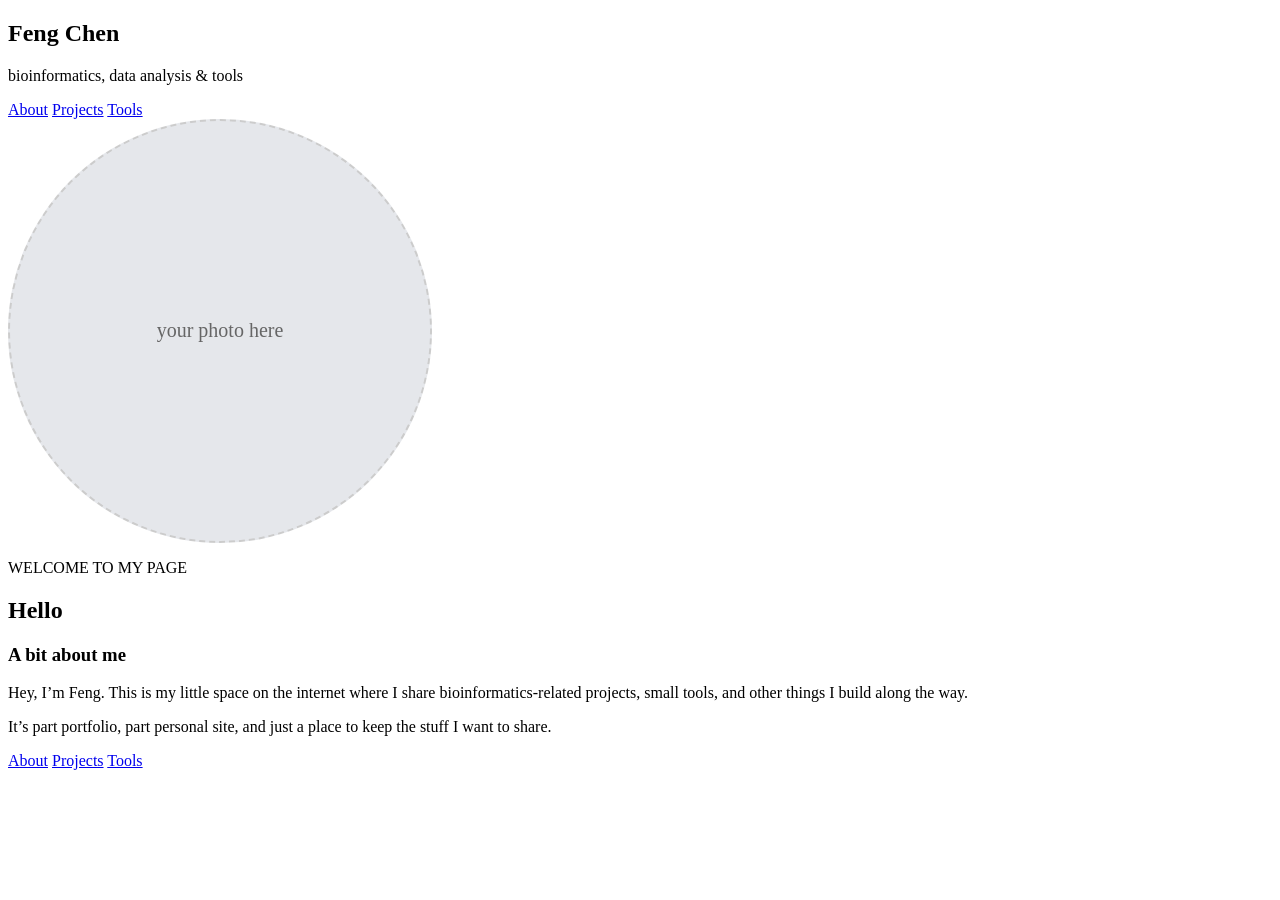
==== index.html @ 125b3994 "Refactor index.html for better semantics and readability Updated HTML structure and improved text cl" ====
<!DOCTYPE html>
<html lang="en">
<head>
  <meta charset="UTF-8" />
  <meta name="viewport" content="width=device-width, initial-scale=1.0" />
  <title>Feng Chen</title>
  <link rel="stylesheet" href="style.css" />
</head>
<body>
  <header class="topbar">
    <div class="brand">
      <h2>Feng Chen</h2>
      <span class="dot"></span>
      <p>bioinformatics, data analysis & tools</p>
    </div>

    <nav class="nav">
      <a href="about.html">About</a>
      <a href="projects.html">Projects</a>
      <a href="tools.html">Tools</a>
    </nav>
  </header>

  <main class="hero">
    <section class="hero-image">
      <!-- Replace this box later with your real image -->
      <div class="photo-placeholder">
        <span>your photo here</span>
      </div>

      <!-- Later, replace the div above with this:
      <img src="images/profile.jpg" alt="Photo of Feng Chen" />
      -->
    </section>

    <section class="hero-text">
      <p class="eyebrow">WELCOME TO MY PAGE</p>
      <h1>Hello</h1>
      <h3>A bit about me</h3>

      <p>
        Hey, I’m Feng. This is my little space on the internet where I share
        bioinformatics-related projects, small tools, and other things I build
        along the way.
      </p>

      <p>
        It’s part portfolio, part personal site, and just a place to keep the
        stuff I want to share.
      </p>

      <div class="circle-links">
        <a href="about.html" class="circle about">About</a>
        <a href="projects.html" class="circle projects">Projects</a>
        <a href="tools.html" class="circle tools">Tools</a>
      </div>
    </section>
  </main>
</body>
</html>
---- style.css ----
.photo-placeholder {
  width: 420px;
  height: 420px;
  border-radius: 50%;
  background-color: #e5e7eb;
  display: flex;
  align-items: center;
  justify-content: center;
  font-size: 20px;
  color: #666;
  border: 2px dashed #ccc;
}
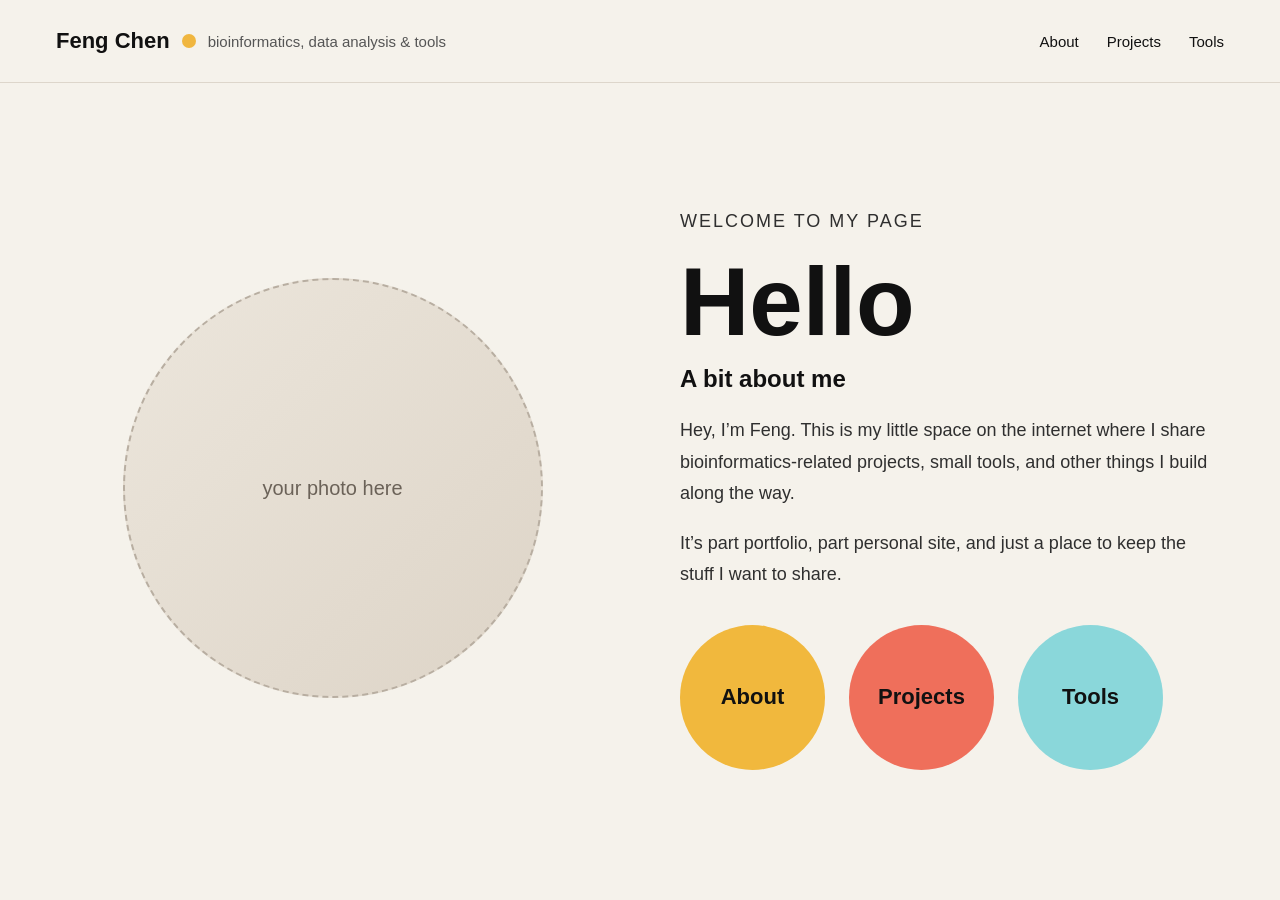
==== commit 32bfd653: "Refactor index.html structure and content" ====
--- a/index.html
+++ b/index.html
@@ -7,54 +7,51 @@
   <link rel="stylesheet" href="style.css" />
 </head>
 <body>
-  <header class="topbar">
-    <div class="brand">
-      <h2>Feng Chen</h2>
-      <span class="dot"></span>
-      <p>bioinformatics, data analysis & tools</p>
-    </div>
-
-    <nav class="nav">
-      <a href="about.html">About</a>
-      <a href="projects.html">Projects</a>
-      <a href="tools.html">Tools</a>
-    </nav>
-  </header>
-
-  <main class="hero">
-    <section class="hero-image">
-      <!-- Replace this box later with your real image -->
-      <div class="photo-placeholder">
-        <span>your photo here</span>
+  <div class="page-overlay">
+    <header class="topbar">
+      <div class="brand">
+        <h2>Feng Chen</h2>
+        <span class="dot"></span>
+        <p>bioinformatics, data analysis & tools</p>
       </div>
 
-      <!-- Later, replace the div above with this:
-      <img src="images/profile.jpg" alt="Photo of Feng Chen" />
-      -->
-    </section>
+      <nav class="nav">
+        <a href="about.html">About</a>
+        <a href="projects.html">Projects</a>
+        <a href="tools.html">Tools</a>
+      </nav>
+    </header>
 
-    <section class="hero-text">
-      <p class="eyebrow">WELCOME TO MY PAGE</p>
-      <h1>Hello</h1>
-      <h3>A bit about me</h3>
+    <main class="hero">
+      <section class="hero-image">
+        <div class="photo-placeholder">
+          <span>your photo here</span>
+        </div>
+      </section>
 
-      <p>
-        Hey, I’m Feng. This is my little space on the internet where I share
-        bioinformatics-related projects, small tools, and other things I build
-        along the way.
-      </p>
+      <section class="hero-text">
+        <p class="eyebrow">WELCOME TO MY PAGE</p>
+        <h1>Hello</h1>
+        <h3>A bit about me</h3>
 
-      <p>
-        It’s part portfolio, part personal site, and just a place to keep the
-        stuff I want to share.
-      </p>
+        <p>
+          Hey, I’m Feng. This is my little space on the internet where I share
+          bioinformatics-related projects, small tools, and other things I build
+          along the way.
+        </p>
 
-      <div class="circle-links">
-        <a href="about.html" class="circle about">About</a>
-        <a href="projects.html" class="circle projects">Projects</a>
-        <a href="tools.html" class="circle tools">Tools</a>
-      </div>
-    </section>
-  </main>
+        <p>
+          It’s part portfolio, part personal site, and just a place to keep the
+          stuff I want to share.
+        </p>
+
+        <div class="circle-links">
+          <a href="about.html" class="circle about">About</a>
+          <a href="projects.html" class="circle projects">Projects</a>
+          <a href="tools.html" class="circle tools">Tools</a>
+        </div>
+      </section>
+    </main>
+  </div>
 </body>
 </html>
--- a/style.css
+++ b/style.css
@@ -1,12 +1,242 @@
+* {
+  box-sizing: border-box;
+}
+
+body {
+  margin: 0;
+  font-family: Arial, Helvetica, sans-serif;
+  background-color: #f5f2eb;
+  color: #111111;
+}
+
+/* Top bar */
+.topbar {
+  width: 100%;
+  padding: 28px 56px;
+  display: flex;
+  justify-content: space-between;
+  align-items: center;
+  border-bottom: 1px solid #ddd6cb;
+  background-color: #f5f2eb;
+}
+
+.brand {
+  display: flex;
+  align-items: center;
+  gap: 12px;
+  flex-wrap: wrap;
+}
+
+.brand h2 {
+  margin: 0;
+  font-size: 22px;
+  font-weight: 700;
+}
+
+.brand p {
+  margin: 0;
+  color: #555;
+  font-size: 15px;
+}
+
+.dot {
+  width: 14px;
+  height: 14px;
+  border-radius: 50%;
+  background-color: #f0b63f;
+  display: inline-block;
+}
+
+.nav {
+  display: flex;
+  gap: 28px;
+}
+
+.nav a {
+  text-decoration: none;
+  color: #111;
+  font-size: 15px;
+}
+
+.nav a:hover {
+  text-decoration: underline;
+}
+
+/* Hero section */
+.hero {
+  max-width: 1250px;
+  margin: 0 auto;
+  min-height: calc(100vh - 90px);
+  display: flex;
+  align-items: center;
+  justify-content: center;
+  gap: 80px;
+  padding: 60px 50px;
+}
+
+.hero-image,
+.hero-text {
+  flex: 1;
+}
+
+.hero-image {
+  display: flex;
+  justify-content: center;
+  align-items: center;
+}
+
+/* Placeholder for now */
 .photo-placeholder {
   width: 420px;
   height: 420px;
   border-radius: 50%;
-  background-color: #e5e7eb;
-  display: flex;
-  align-items: center;
-  justify-content: center;
+  background: linear-gradient(135deg, #ece6dc, #ddd4c7);
+  border: 2px dashed #b8aea1;
+  display: flex;
+  align-items: center;
+  justify-content: center;
+  color: #6b6258;
   font-size: 20px;
-  color: #666;
-  border: 2px dashed #ccc;
-}
+  text-transform: lowercase;
+}
+
+/* Use this later for real image
+.hero-image img {
+  width: 420px;
+  height: 420px;
+  object-fit: cover;
+  border-radius: 50%;
+  display: block;
+}
+*/
+
+.eyebrow {
+  margin: 0 0 16px 0;
+  font-size: 12px;
+  letter-spacing: 2px;
+  color: #7a746d;
+}
+
+.hero-text h1 {
+  margin: 0;
+  font-size: 96px;
+  line-height: 0.95;
+  font-weight: 700;
+}
+
+.hero-text h3 {
+  margin: 18px 0 22px 0;
+  font-size: 24px;
+  font-weight: 600;
+}
+
+.hero-text p {
+  max-width: 540px;
+  font-size: 18px;
+  line-height: 1.75;
+  color: #2f2f2f;
+  margin-bottom: 18px;
+}
+
+.circle-links {
+  display: flex;
+  gap: 24px;
+  margin-top: 34px;
+  flex-wrap: wrap;
+}
+
+.circle {
+  width: 145px;
+  height: 145px;
+  border-radius: 50%;
+  text-decoration: none;
+  color: #111;
+  display: flex;
+  align-items: center;
+  justify-content: center;
+  text-align: center;
+  padding: 18px;
+  font-size: 22px;
+  font-weight: 700;
+  transition: transform 0.2s ease;
+}
+
+.circle:hover {
+  transform: translateY(-4px);
+}
+
+.about {
+  background-color: #f1b83d;
+}
+
+.projects {
+  background-color: #ef6f5b;
+}
+
+.tools {
+  background-color: #8ad7da;
+}
+
+/* Responsive */
+@media (max-width: 1000px) {
+  .hero {
+    flex-direction: column;
+    text-align: center;
+    gap: 42px;
+  }
+
+  .hero-text p {
+    margin-left: auto;
+    margin-right: auto;
+  }
+
+  .circle-links {
+    justify-content: center;
+  }
+
+  .hero-text h1 {
+    font-size: 72px;
+  }
+}
+
+@media (max-width: 700px) {
+  .topbar {
+    padding: 22px 24px;
+    flex-direction: column;
+    gap: 14px;
+  }
+
+  .nav {
+    gap: 18px;
+    flex-wrap: wrap;
+    justify-content: center;
+  }
+
+  .hero {
+    padding: 36px 22px 48px;
+  }
+
+  .photo-placeholder {
+    width: 280px;
+    height: 280px;
+    font-size: 16px;
+  }
+
+  .hero-text h1 {
+    font-size: 56px;
+  }
+
+  .hero-text h3 {
+    font-size: 20px;
+  }
+
+  .hero-text p {
+    font-size: 16px;
+  }
+
+  .circle {
+    width: 115px;
+    height: 115px;
+    font-size: 18px;
+  }
+}
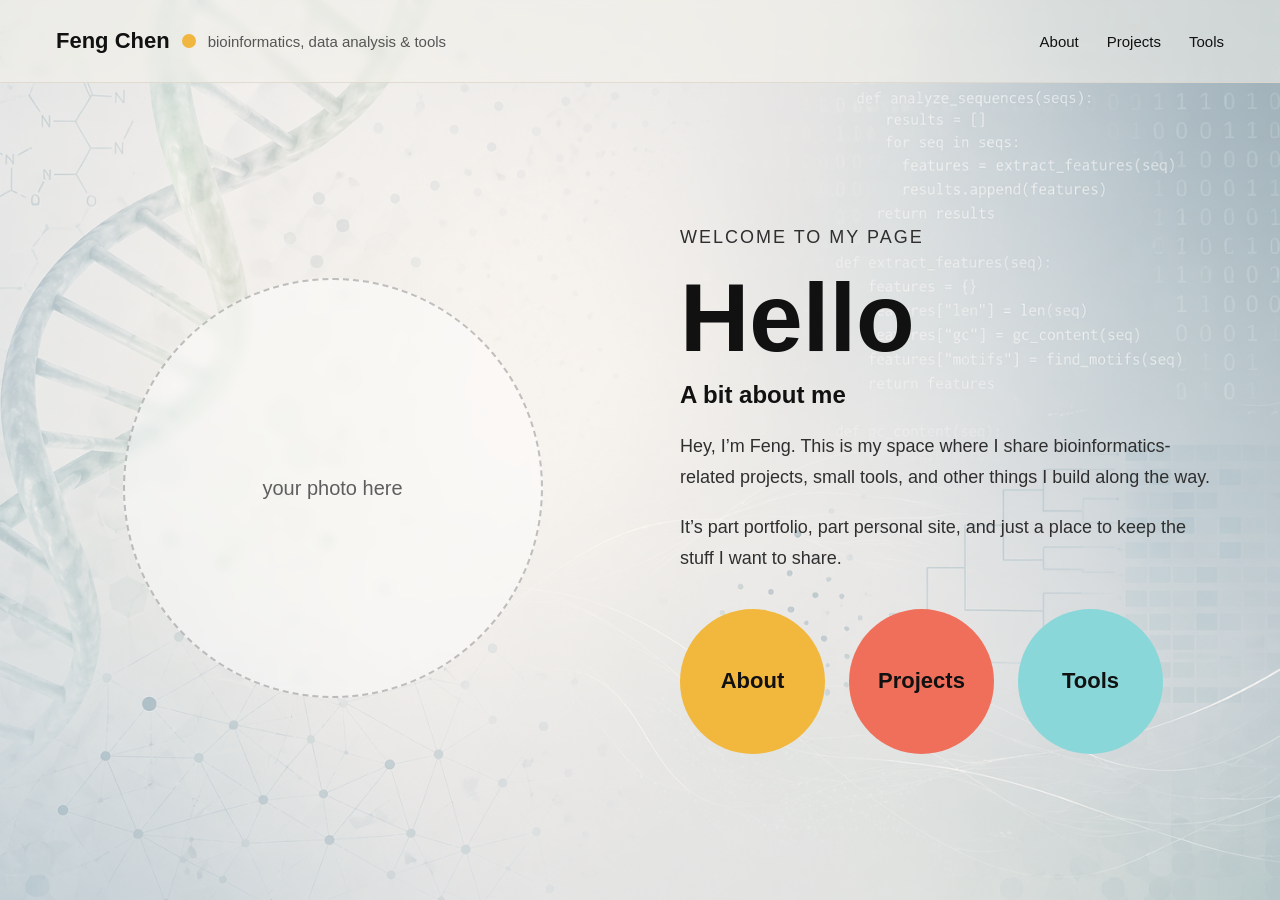
==== commit 81eb539f: "Simplify introduction text in index.html" ====
--- a/index.html
+++ b/index.html
@@ -35,9 +35,8 @@
         <h3>A bit about me</h3>
 
         <p>
-          Hey, I’m Feng. This is my little space on the internet where I share
-          bioinformatics-related projects, small tools, and other things I build
-          along the way.
+          Hey, I’m Feng. This is my space where I share bioinformatics-related 
+          projects, small tools, and other things I build along the way.
         </p>
 
         <p>
--- a/style.css
+++ b/style.css
@@ -5,8 +5,19 @@
 body {
   margin: 0;
   font-family: Arial, Helvetica, sans-serif;
-  background-color: #f5f2eb;
   color: #111111;
+  background-image: url("images/bio-cs-background.png");
+  background-size: cover;
+  background-position: center;
+  background-repeat: no-repeat;
+  background-attachment: fixed;
+  min-height: 100vh;
+}
+
+/* soft layer so text is easier to read */
+.page-overlay {
+  min-height: 100vh;
+  background: rgba(245, 242, 235, 0.50);
 }
 
 /* Top bar */
@@ -16,8 +27,9 @@
   display: flex;
   justify-content: space-between;
   align-items: center;
-  border-bottom: 1px solid #ddd6cb;
-  background-color: #f5f2eb;
+  border-bottom: 1px solid rgba(221, 214, 203, 0.8);
+  background-color: rgba(245, 242, 235, 0.55);
+  backdrop-filter: blur(4px);
 }
 
 .brand {
@@ -85,22 +97,23 @@
   align-items: center;
 }
 
-/* Placeholder for now */
 .photo-placeholder {
   width: 420px;
   height: 420px;
   border-radius: 50%;
-  background: linear-gradient(135deg, #ece6dc, #ddd4c7);
-  border: 2px dashed #b8aea1;
-  display: flex;
-  align-items: center;
-  justify-content: center;
-  color: #6b6258;
+  background: rgba(255, 255, 255, 0.45);
+  border: 2px dashed rgba(120, 120, 120, 0.45);
+  backdrop-filter: blur(6px);
+  display: flex;
+  align-items: center;
+  justify-content: center;
+  color: #5e5e5e;
   font-size: 20px;
   text-transform: lowercase;
 }
 
-/* Use this later for real image
+/* use this later when you add your real photo */
+/*
 .hero-image img {
   width: 420px;
   height: 420px;
@@ -114,7 +127,7 @@
   margin: 0 0 16px 0;
   font-size: 12px;
   letter-spacing: 2px;
-  color: #7a746d;
+  color: #6f6a64;
 }
 
 .hero-text h1 {
@@ -158,11 +171,12 @@
   padding: 18px;
   font-size: 22px;
   font-weight: 700;
-  transition: transform 0.2s ease;
+  transition: transform 0.2s ease, box-shadow 0.2s ease;
 }
 
 .circle:hover {
   transform: translateY(-4px);
+  box-shadow: 0 10px 22px rgba(0, 0, 0, 0.12);
 }
 
 .about {
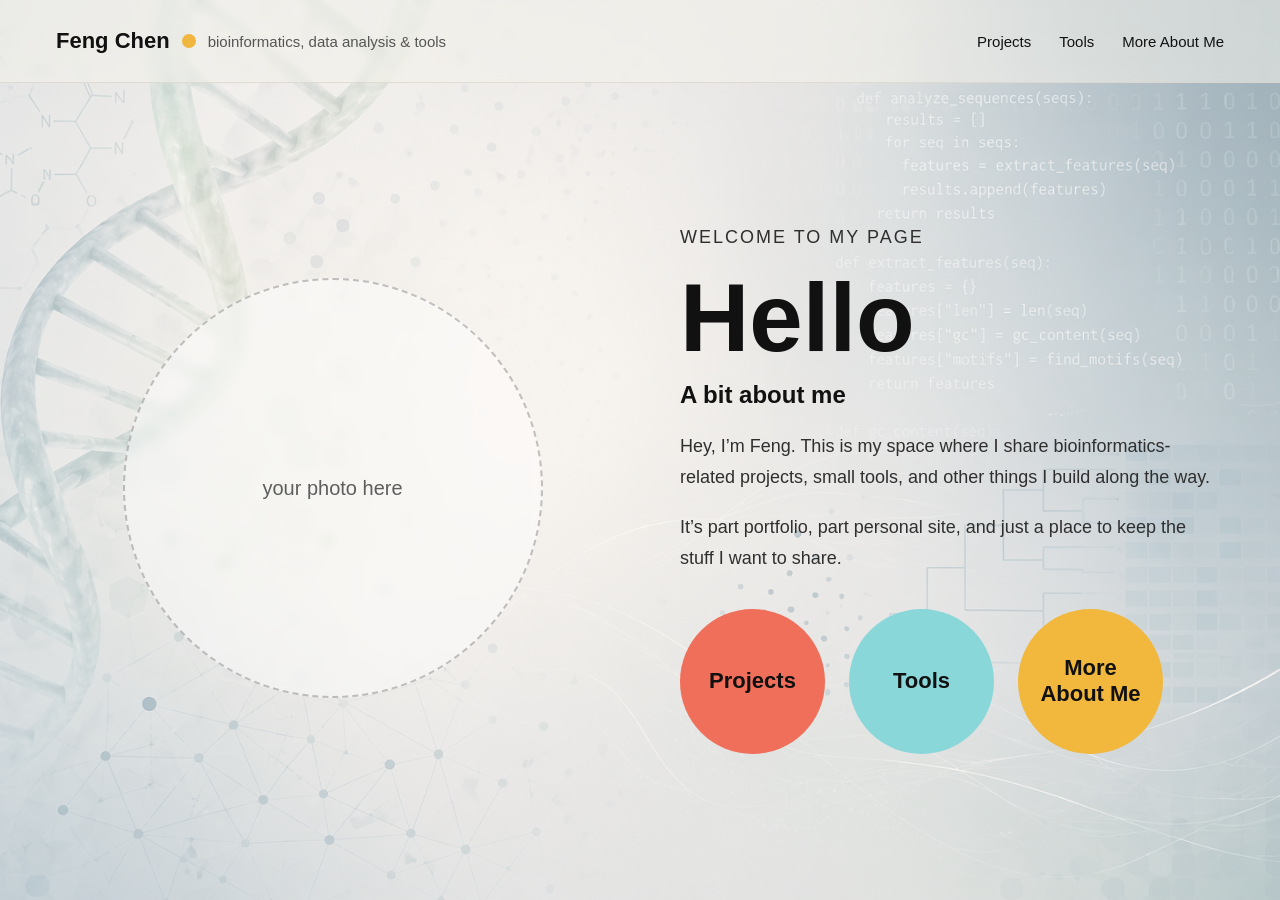
==== commit 7495a887: "Update About link to 'More About Me'" ====
--- a/index.html
+++ b/index.html
@@ -16,9 +16,9 @@
       </div>
 
       <nav class="nav">
-        <a href="about.html">About</a>
         <a href="projects.html">Projects</a>
         <a href="tools.html">Tools</a>
+        <a href="about.html">More About Me</a>
       </nav>
     </header>
 
@@ -45,9 +45,9 @@
         </p>
 
         <div class="circle-links">
-          <a href="about.html" class="circle about">About</a>
           <a href="projects.html" class="circle projects">Projects</a>
           <a href="tools.html" class="circle tools">Tools</a>
+          <a href="about.html" class="circle about">More About Me</a>
         </div>
       </section>
     </main>
--- a/style.css
+++ b/style.css
@@ -254,3 +254,43 @@
     font-size: 18px;
   }
 }
+
+.subpage {
+  max-width: 1000px;
+  margin: 0 auto;
+  min-height: calc(100vh - 90px);
+  display: flex;
+  align-items: center;
+  padding: 60px 40px;
+}
+
+.subpage-content {
+  max-width: 700px;
+}
+
+.subpage-content h1 {
+  font-size: 72px;
+  margin: 0 0 20px 0;
+  line-height: 1;
+}
+
+.subpage-content p {
+  font-size: 20px;
+  line-height: 1.8;
+  color: #2f2f2f;
+  margin-bottom: 20px;
+}
+
+@media (max-width: 700px) {
+  .subpage {
+    padding: 36px 22px 48px;
+  }
+
+  .subpage-content h1 {
+    font-size: 48px;
+  }
+
+  .subpage-content p {
+    font-size: 17px;
+  }
+}
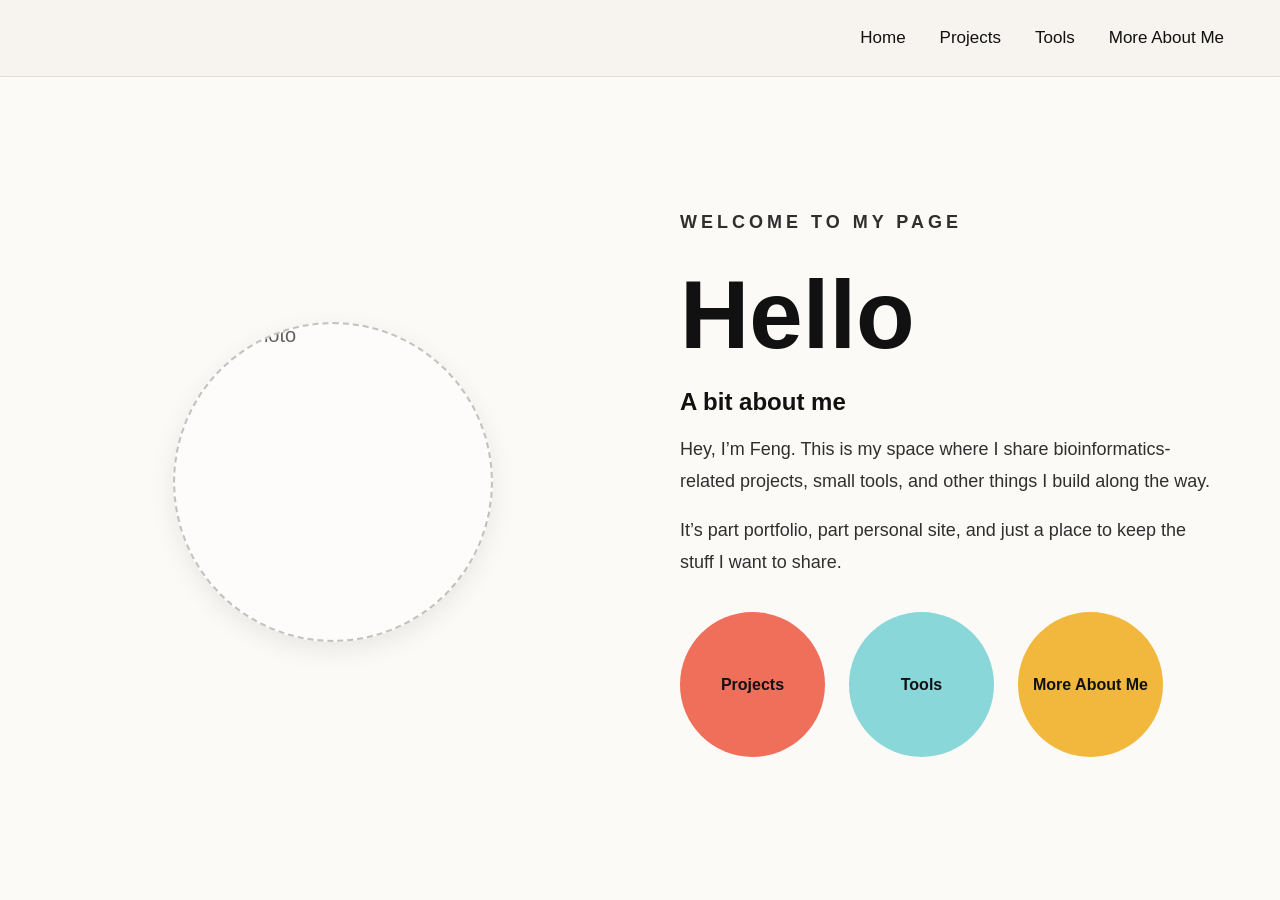
==== commit e533d854: "Add files via upload" ====
--- a/index.html
+++ b/index.html
@@ -1,56 +1,51 @@
-<!DOCTYPE html>
-<html lang="en">
-<head>
-  <meta charset="UTF-8" />
-  <meta name="viewport" content="width=device-width, initial-scale=1.0" />
-  <title>Feng Chen</title>
-  <link rel="stylesheet" href="style.css" />
-</head>
-<body>
-  <div class="page-overlay">
-    <header class="topbar">
-      <div class="brand">
-        <h2>Feng Chen</h2>
-        <span class="dot"></span>
-        <p>bioinformatics, data analysis & tools</p>
-      </div>
-
-      <nav class="nav">
-        <a href="projects.html">Projects</a>
-        <a href="tools.html">Tools</a>
-        <a href="about.html">More About Me</a>
-      </nav>
-    </header>
-
-    <main class="hero">
-      <section class="hero-image">
-        <div class="photo-placeholder">
-          <span>your photo here</span>
-        </div>
-      </section>
-
-      <section class="hero-text">
-        <p class="eyebrow">WELCOME TO MY PAGE</p>
-        <h1>Hello</h1>
-        <h3>A bit about me</h3>
-
-        <p>
-          Hey, I’m Feng. This is my space where I share bioinformatics-related 
-          projects, small tools, and other things I build along the way.
-        </p>
-
-        <p>
-          It’s part portfolio, part personal site, and just a place to keep the
-          stuff I want to share.
-        </p>
-
-        <div class="circle-links">
-          <a href="projects.html" class="circle projects">Projects</a>
-          <a href="tools.html" class="circle tools">Tools</a>
-          <a href="about.html" class="circle about">More About Me</a>
-        </div>
-      </section>
-    </main>
-  </div>
-</body>
-</html>
+<!DOCTYPE html>
+<html lang="en">
+<head>
+  <meta charset="UTF-8" />
+  <meta name="viewport" content="width=device-width, initial-scale=1.0" />
+  <title>Feng Chen</title>
+  <link rel="stylesheet" href="style.css" />
+</head>
+<body>
+  <div class="page-overlay">
+    <header class="topbar">
+      <nav class="nav">
+        <a href="index.html">Home</a>
+        <a href="projects.html">Projects</a>
+        <a href="tools.html">Tools</a>
+        <a href="about.html">More About Me</a>
+      </nav>
+    </header>
+
+    <main class="hero">
+      <section class="hero-image">
+        <div class="photo-placeholder">
+          <img src="images/Head.png" alt="Head Photo" />
+        </div>
+      </section>
+
+      <section class="hero-text">
+        <p class="eyebrow">WELCOME TO MY PAGE</p>
+        <h1>Hello</h1>
+        <h3>A bit about me</h3>
+
+        <p>
+          Hey, I’m Feng. This is my space where I share bioinformatics-related 
+          projects, small tools, and other things I build along the way.
+        </p>
+
+        <p>
+          It’s part portfolio, part personal site, and just a place to keep the
+          stuff I want to share.
+        </p>
+
+        <div class="circle-links">
+          <a href="projects.html" class="circle projects">Projects</a>
+          <a href="tools.html" class="circle tools">Tools</a>
+          <a href="about.html" class="circle about">More About Me</a>
+        </div>
+      </section>
+    </main>
+  </div>
+</body>
+</html>
--- a/style.css
+++ b/style.css
@@ -1,296 +1,965 @@
-* {
-  box-sizing: border-box;
-}
-
-body {
-  margin: 0;
-  font-family: Arial, Helvetica, sans-serif;
-  color: #111111;
-  background-image: url("images/bio-cs-background.png");
-  background-size: cover;
-  background-position: center;
-  background-repeat: no-repeat;
-  background-attachment: fixed;
-  min-height: 100vh;
-}
-
-/* soft layer so text is easier to read */
-.page-overlay {
-  min-height: 100vh;
-  background: rgba(245, 242, 235, 0.50);
-}
-
-/* Top bar */
-.topbar {
-  width: 100%;
-  padding: 28px 56px;
-  display: flex;
-  justify-content: space-between;
-  align-items: center;
-  border-bottom: 1px solid rgba(221, 214, 203, 0.8);
-  background-color: rgba(245, 242, 235, 0.55);
-  backdrop-filter: blur(4px);
-}
-
-.brand {
-  display: flex;
-  align-items: center;
-  gap: 12px;
-  flex-wrap: wrap;
-}
-
-.brand h2 {
-  margin: 0;
-  font-size: 22px;
-  font-weight: 700;
-}
-
-.brand p {
-  margin: 0;
-  color: #555;
-  font-size: 15px;
-}
-
-.dot {
-  width: 14px;
-  height: 14px;
-  border-radius: 50%;
-  background-color: #f0b63f;
-  display: inline-block;
-}
-
-.nav {
-  display: flex;
-  gap: 28px;
-}
-
-.nav a {
-  text-decoration: none;
-  color: #111;
-  font-size: 15px;
-}
-
-.nav a:hover {
-  text-decoration: underline;
-}
-
-/* Hero section */
-.hero {
-  max-width: 1250px;
-  margin: 0 auto;
-  min-height: calc(100vh - 90px);
-  display: flex;
-  align-items: center;
-  justify-content: center;
-  gap: 80px;
-  padding: 60px 50px;
-}
-
-.hero-image,
-.hero-text {
-  flex: 1;
-}
-
-.hero-image {
-  display: flex;
-  justify-content: center;
-  align-items: center;
-}
-
-.photo-placeholder {
-  width: 420px;
-  height: 420px;
-  border-radius: 50%;
-  background: rgba(255, 255, 255, 0.45);
-  border: 2px dashed rgba(120, 120, 120, 0.45);
-  backdrop-filter: blur(6px);
-  display: flex;
-  align-items: center;
-  justify-content: center;
-  color: #5e5e5e;
-  font-size: 20px;
-  text-transform: lowercase;
-}
-
-/* use this later when you add your real photo */
-/*
-.hero-image img {
-  width: 420px;
-  height: 420px;
-  object-fit: cover;
-  border-radius: 50%;
-  display: block;
-}
-*/
-
-.eyebrow {
-  margin: 0 0 16px 0;
-  font-size: 12px;
-  letter-spacing: 2px;
-  color: #6f6a64;
-}
-
-.hero-text h1 {
-  margin: 0;
-  font-size: 96px;
-  line-height: 0.95;
-  font-weight: 700;
-}
-
-.hero-text h3 {
-  margin: 18px 0 22px 0;
-  font-size: 24px;
-  font-weight: 600;
-}
-
-.hero-text p {
-  max-width: 540px;
-  font-size: 18px;
-  line-height: 1.75;
-  color: #2f2f2f;
-  margin-bottom: 18px;
-}
-
-.circle-links {
-  display: flex;
-  gap: 24px;
-  margin-top: 34px;
-  flex-wrap: wrap;
-}
-
-.circle {
-  width: 145px;
-  height: 145px;
-  border-radius: 50%;
-  text-decoration: none;
-  color: #111;
-  display: flex;
-  align-items: center;
-  justify-content: center;
-  text-align: center;
-  padding: 18px;
-  font-size: 22px;
-  font-weight: 700;
-  transition: transform 0.2s ease, box-shadow 0.2s ease;
-}
-
-.circle:hover {
-  transform: translateY(-4px);
-  box-shadow: 0 10px 22px rgba(0, 0, 0, 0.12);
-}
-
-.about {
-  background-color: #f1b83d;
-}
-
-.projects {
-  background-color: #ef6f5b;
-}
-
-.tools {
-  background-color: #8ad7da;
-}
-
-/* Responsive */
-@media (max-width: 1000px) {
-  .hero {
-    flex-direction: column;
-    text-align: center;
-    gap: 42px;
-  }
-
-  .hero-text p {
-    margin-left: auto;
-    margin-right: auto;
-  }
-
-  .circle-links {
-    justify-content: center;
-  }
-
-  .hero-text h1 {
-    font-size: 72px;
-  }
-}
-
-@media (max-width: 700px) {
-  .topbar {
-    padding: 22px 24px;
-    flex-direction: column;
-    gap: 14px;
-  }
-
-  .nav {
-    gap: 18px;
-    flex-wrap: wrap;
-    justify-content: center;
-  }
-
-  .hero {
-    padding: 36px 22px 48px;
-  }
-
-  .photo-placeholder {
-    width: 280px;
-    height: 280px;
-    font-size: 16px;
-  }
-
-  .hero-text h1 {
-    font-size: 56px;
-  }
-
-  .hero-text h3 {
-    font-size: 20px;
-  }
-
-  .hero-text p {
-    font-size: 16px;
-  }
-
-  .circle {
-    width: 115px;
-    height: 115px;
-    font-size: 18px;
-  }
-}
-
-.subpage {
-  max-width: 1000px;
-  margin: 0 auto;
-  min-height: calc(100vh - 90px);
-  display: flex;
-  align-items: center;
-  padding: 60px 40px;
-}
-
-.subpage-content {
-  max-width: 700px;
-}
-
-.subpage-content h1 {
-  font-size: 72px;
-  margin: 0 0 20px 0;
-  line-height: 1;
-}
-
-.subpage-content p {
-  font-size: 20px;
-  line-height: 1.8;
-  color: #2f2f2f;
-  margin-bottom: 20px;
-}
-
-@media (max-width: 700px) {
-  .subpage {
-    padding: 36px 22px 48px;
-  }
-
-  .subpage-content h1 {
-    font-size: 48px;
-  }
-
-  .subpage-content p {
-    font-size: 17px;
-  }
-}
+* {
+  box-sizing: border-box;
+}
+
+body {
+  margin: 0;
+  font-family: Arial, Helvetica, sans-serif;
+  color: #111111;
+  background-image: url("images/bio-cs-background.png");
+  background-size: cover;
+  background-position: center;
+  background-repeat: no-repeat;
+  background-attachment: fixed;
+  min-height: 100vh;
+}
+
+.page-overlay {
+  min-height: 100vh;
+  background: rgba(245, 242, 235, 0.42);
+}
+
+/* Top bar */
+.topbar {
+  width: 100%;
+  padding: 28px 56px;
+  display: flex;
+  justify-content: flex-end;
+  align-items: center;
+  border-bottom: 1px solid rgba(221, 214, 203, 0.75);
+  background-color: rgba(245, 242, 235, 0.65);
+  backdrop-filter: blur(5px);
+}
+
+.brand {
+  display: flex;
+  align-items: center;
+  gap: 12px;
+  flex-wrap: wrap;
+}
+
+.brand h2 {
+  margin: 0;
+  font-size: 24px;
+  font-weight: 700;
+}
+
+.brand p {
+  margin: 0;
+  color: #555;
+  font-size: 16px;
+}
+
+.dot {
+  width: 14px;
+  height: 14px;
+  border-radius: 50%;
+  background-color: #f0b63f;
+}
+
+.nav {
+  display: flex;
+  gap: 34px;
+}
+
+.nav a {
+  text-decoration: none;
+  color: #111;
+  font-size: 17px;
+}
+
+.nav a:hover {
+  text-decoration: underline;
+}
+
+/* Home page */
+.hero {
+  max-width: 1250px;
+  margin: 0 auto;
+  min-height: calc(100vh - 90px);
+  display: flex;
+  align-items: center;
+  justify-content: center;
+  gap: 80px;
+  padding: 60px 50px;
+}
+
+.hero-image,
+.hero-text {
+  flex: 1;
+}
+
+.hero-image {
+  display: flex;
+  justify-content: center;
+  align-items: center;
+}
+
+.photo-placeholder {
+  width: 420px;
+  height: 420px;
+  border-radius: 50%;
+  background: rgba(255, 255, 255, 0.45);
+  border: 2px dashed rgba(120, 120, 120, 0.45);
+  backdrop-filter: blur(6px);
+  display: flex;
+  align-items: center;
+  justify-content: center;
+  color: #5e5e5e;
+  font-size: 20px;
+}
+
+.eyebrow {
+  font-size: 17px;
+  letter-spacing: 4px;
+  color: #6f6a64;
+  margin: 0 0 22px 0;
+  font-weight: 700;
+}
+
+.hero-text h1 {
+  font-size: 96px;
+  margin: 0;
+}
+
+.hero-text h3 {
+  font-size: 24px;
+  margin: 18px 0;
+}
+
+.hero-text p {
+  max-width: 540px;
+  font-size: 18px;
+  line-height: 1.75;
+  color: #2f2f2f;
+}
+
+/* Home circles */
+.circle-links {
+  display: flex;
+  gap: 24px;
+  margin-top: 34px;
+}
+
+.circle {
+  width: 145px;
+  height: 145px;
+  border-radius: 50%;
+  display: flex;
+  align-items: center;
+  justify-content: center;
+  font-weight: bold;
+  text-decoration: none;
+  color: #111;
+  transition: 0.2s;
+}
+
+.circle:hover {
+  transform: translateY(-4px);
+}
+
+.about { background: #f1b83d; }
+.projects { background: #ef6f5b; }
+.tools { background: #8ad7da; }
+
+.about-layout {
+  max-width: 1350px;
+  margin: 0 auto;
+  min-height: calc(100vh - 90px);
+  display: grid;
+  grid-template-columns: 1.45fr 0.85fr;
+  gap: 28px;
+  align-items: center;
+  padding: 45px 70px 90px;
+}
+
+.about-card {
+  background: rgba(255, 255, 255, 0.68);
+  border-radius: 18px;
+  backdrop-filter: blur(8px);
+  box-shadow: 0 14px 35px rgba(0, 0, 0, 0.06);
+}
+
+.about-text {
+  padding: 32px 42px;
+}
+
+.about-text h1 {
+  font-size: 54px;
+  line-height: 1;
+  margin: 0 0 28px 0;
+  font-weight: 800;
+}
+
+.about-text p {
+  font-size: 18px;
+  line-height: 1.6;
+  color: #111;
+  margin: 0 0 24px 0;
+}
+
+.side-panel {
+  padding: 28px 32px;
+}
+
+.panel-section {
+  padding-bottom: 22px;
+  margin-bottom: 22px;
+  border-bottom: 1px solid rgba(0, 0, 0, 0.13);
+}
+
+.panel-section:last-child {
+  border-bottom: none;
+  margin-bottom: 0;
+  padding-bottom: 0;
+}
+
+.panel-section h2 {
+  font-size: 26px;
+  margin: 0 0 16px 0;
+}
+
+.skill-line {
+  font-size: 17px;
+  line-height: 1.5;
+  margin: 0 0 8px 0;
+}
+
+.skill-line span {
+  color: #4f7fa4;
+  margin: 0 8px;
+}
+
+.panel-section ul {
+  margin: 0;
+  padding-left: 22px;
+}
+
+.panel-section li {
+  font-size: 16px;
+  line-height: 1.55;
+  margin-bottom: 10px;
+}
+
+.panel-section p {
+  font-size: 16px;
+  line-height: 1.5;
+  margin: 0 0 10px 0;
+}
+
+.panel-section strong {
+  color: #315f9e;
+}
+
+.social-icons a {
+    width: 48px;
+    height: 48px;
+    font-size: 36px;
+    color:#212121;
+  }
+.social-icons {
+  bottom: 5%;
+  left: 5%;
+  display: flex;
+  gap: 24px;
+}
+.tools-page {
+  max-width: 1200px;
+  margin: 0 auto;
+  padding: 60px 40px 120px;
+}
+
+.tools-intro h1 {
+  font-size: 56px;
+  margin: 0 0 18px 0;
+}
+
+.tools-intro p {
+  font-size: 18px;
+  line-height: 1.6;
+}
+
+.tool-grid {
+  display: grid;
+  grid-template-columns: repeat(3, 1fr);
+  gap: 26px;
+  margin-top: 40px;
+}
+
+.tool-card {
+  border: none;
+  text-align: left;
+  padding: 28px;
+  border-radius: 18px;
+  background: rgba(255, 255, 255, 0.68);
+  backdrop-filter: blur(8px);
+  box-shadow: 0 14px 35px rgba(0, 0, 0, 0.06);
+  cursor: pointer;
+  transition: 0.2s;
+  
+}
+
+.tool-card:hover {
+  transform: translateY(-5px);
+}
+
+.tool-card h2 {
+  margin: 0 0 12px 0;
+  font-size: 26px;
+}
+
+.tool-card p {
+  font-size: 16px;
+  line-height: 1.5;
+}
+
+.tool-card.disabled {
+  opacity: 0.6;
+  cursor: not-allowed;
+}
+
+.tool-card.disabled:hover {
+  transform: none;
+}
+.input-group {
+  display: flex;
+  align-items: center;
+  gap: 5px;
+}
+.modal {
+  display: none;
+  position: fixed;
+  inset: 0;
+  background: rgba(0, 0, 0, 0.35);
+  justify-content: center;
+  align-items: center;
+  z-index: 2000;
+}
+
+.modal-content {
+  width: min(700px, 90%);
+  max-height: 85vh;
+  overflow-y: auto;
+  background: rgba(255, 255, 255, 0.92);
+  border-radius: 20px;
+  padding: 34px;
+  position: relative;
+  box-shadow: 0 20px 45px rgba(0, 0, 0, 0.18);
+}
+
+.close-btn {
+  position: absolute;
+  top: 18px;
+  right: 22px;
+  border: none;
+  background: none;
+  font-size: 34px;
+  cursor: pointer;
+  color: #555;
+}
+
+.tool-panel h2 {
+  font-size: 34px;
+  margin: 0 0 12px 0;
+}
+
+.tool-note {
+  font-size: 16px;
+  color: #444;
+  line-height: 1.5;
+}
+
+.tool-panel label {
+  display: block;
+  margin-top: 18px;
+  margin-bottom: 8px;
+  font-weight: bold;
+}
+
+.tool-panel textarea,
+.tool-panel input {
+  width: 100%;
+  padding: 12px;
+  border: 1px solid #bbb;
+  border-radius: 10px;
+  font-size: 16px;
+  font-family: Arial, Helvetica, sans-serif;
+}
+
+.tool-panel textarea {
+  min-height: 140px;
+  resize: vertical;
+}
+
+.run-btn {
+  margin-top: 22px;
+  padding: 12px 20px;
+  border: none;
+  border-radius: 999px;
+  background: #8ad7da;
+  color: #111;
+  font-weight: bold;
+  cursor: pointer;
+}
+
+.run-btn:hover {
+  background: #72c8cb;
+}
+
+.result-box {
+  margin-top: 22px;
+  padding: 18px;
+  border-radius: 14px;
+  background: rgba(245, 245, 245, 0.9);
+  font-size: 16px;
+  line-height: 1.5;
+}
+
+@media (max-width: 900px) {
+  .tool-grid {
+    grid-template-columns: 1fr;
+  }
+
+  .tools-intro h1 {
+    font-size: 42px;
+  }
+}
+
+/* ===================== */
+/* PROJECT PAGE */
+/* ===================== */
+
+.projects-page {
+  max-width: 1200px;
+  margin: 0 auto;
+  padding: 60px 40px 120px;
+}
+
+/* Hero section */
+.projects-intro h1 {
+  font-size: 56px;
+  margin: 0 0 18px 0;
+}
+
+.projects p {
+  font-size: 18px;
+  line-height: 1.6;
+}
+
+/* Grid layout */
+.projects-grid {
+  display: grid;
+  grid-template-columns: repeat(3, 1fr);
+  gap: 26px;
+  margin-top: 40px;
+}
+
+
+
+/* Project card */
+.project-card {
+  border-radius: 18px;
+  overflow: hidden;
+  background: rgba(255, 255, 255, 0.68);
+  backdrop-filter: blur(8px);
+  box-shadow: 0 14px 35px rgba(0, 0, 0, 0.06);
+  transition: 0.2s;
+}
+
+.project-card:hover {
+  transform: translateY(-6px);
+}
+
+/* Image */
+.project-card img {
+  width: 100%;
+  height: 180px;
+  object-fit: cover;
+}
+
+/* Content */
+.project-content {
+  padding: 22px;
+}
+
+.project-content h2 {
+  font-size: 22px;
+  margin-bottom: 12px;
+}
+
+/* Tags */
+.tags {
+  display: flex;
+  flex-wrap: wrap;
+  gap: 6px;
+  margin-bottom: 12px;
+}
+
+.tags span {
+  font-size: 12px;
+  padding: 4px 10px;
+  border-radius: 999px;
+  background: #e7f4f5;
+  color: #3c6f73;
+}
+
+/* Bullet list */
+.project-content ul {
+  padding-left: 18px;
+  font-size: 15px;
+  line-height: 1.5;
+}
+
+.project-content li {
+  margin-bottom: 8px;
+}
+
+/* Buttons */
+.project-links {
+  margin-top: 16px;
+  display: flex;
+  gap: 10px;
+}
+
+.project-links a {
+  text-decoration: none;
+  padding: 8px 14px;
+  border-radius: 999px;
+  font-size: 13px;
+  font-weight: bold;
+  border: 1px solid #ccc;
+  color: #111;
+}
+
+.project-links a:hover {
+  background: #eee;
+}
+
+/* Responsive */
+@media (max-width: 900px) {
+  .projects-grid {
+    grid-template-columns: 1fr;
+  }
+}
+/* ===================== */
+/* PROJECT DETAIL PAGE */
+/* ===================== */
+
+.project-detail-page {
+  max-width: 1100px;
+  margin: 0 auto;
+  padding: 60px 40px 120px;
+}
+
+.project-detail-hero {
+  margin-bottom: 40px;
+}
+
+.project-detail-hero h1 {
+  font-size: 56px;
+  line-height: 1.1;
+  margin: 0 0 18px 0;
+}
+
+.project-subtitle {
+  max-width: 850px;
+  font-size: 20px;
+  line-height: 1.6;
+  color: #333;
+}
+
+.project-section {
+  margin-top: 34px;
+  padding: 30px;
+  border-radius: 18px;
+  background: rgba(255, 255, 255, 0.68);
+  backdrop-filter: blur(8px);
+  box-shadow: 0 14px 35px rgba(0, 0, 0, 0.06);
+}
+
+.project-section h2 {
+  font-size: 30px;
+  margin: 0 0 18px 0;
+}
+
+.project-section p {
+  font-size: 17px;
+  line-height: 1.7;
+  color: #222;
+}
+
+.project-bullets {
+  padding-left: 22px;
+  font-size: 16px;
+  line-height: 1.65;
+}
+
+.project-bullets li {
+  margin-bottom: 10px;
+}
+
+.placeholder-box {
+  min-height: 220px;
+  border: 2px dashed rgba(0, 0, 0, 0.25);
+  border-radius: 16px;
+  background: rgba(255, 255, 255, 0.45);
+  display: flex;
+  flex-direction: column;
+  align-items: center;
+  justify-content: center;
+  text-align: center;
+  padding: 24px;
+}
+
+.placeholder-note {
+  max-width: 650px;
+  font-size: 15px !important;
+  color: #555 !important;
+  margin-top: 8px;
+}
+
+.results-grid {
+  display: grid;
+  grid-template-columns: repeat(2, 1fr);
+  gap: 24px;
+}
+
+.tech-tags {
+  display: flex;
+  flex-wrap: wrap;
+  gap: 10px;
+}
+
+.tech-tags span {
+  font-size: 14px;
+  font-weight: bold;
+  padding: 8px 14px;
+  border-radius: 999px;
+  background: #e7f4f5;
+  color: #3c6f73;
+}
+
+@media (max-width: 800px) {
+  .project-detail-hero h1 {
+    font-size: 40px;
+  }
+
+  .results-grid {
+    grid-template-columns: 1fr;
+  }
+}
+.tech-tags span a {
+  text-decoration: none;   /* remove underline */
+  color: inherit;          /* use same color as parent */
+}
+.tech-tags span a:hover {
+  text-decoration: none;
+}
+
+.workflow-image {
+  display: flex;
+  justify-content: center;   /* horizontal center */
+  align-items: center;
+}
+
+.workflow-image img {
+  max-width: 100%;
+  height: auto;
+}
+
+.output-structure-box {
+  background: rgba(255,255,255,0.55);
+  border-radius: 16px;
+  padding: 24px;
+  box-shadow: 0 8px 20px rgba(0,0,0,0.06);
+}
+
+.tree-preview {
+  background: rgba(255,255,255,0.75);
+  border-radius: 12px;
+  padding: 18px;
+  overflow-x: auto;
+  font-size: 14px;
+  line-height: 1.5;
+  margin-bottom: 18px;
+}
+
+.multiqc-grid {
+  display: grid;
+  grid-template-columns: repeat(auto-fit, minmax(320px, 1fr));
+  gap: 28px;
+}
+
+.multiqc-item img {
+  width: 100%;
+  height: auto;
+  border-radius: 12px;
+  display: block;
+}
+
+.multiqc-item {
+  background: rgba(255,255,255,0.55);
+  border-radius: 16px;
+  padding: 24px;
+  box-shadow: 0 8px 20px rgba(0,0,0,0.06);
+}
+
+.featurecount-preview,
+.narrowpeak-preview {
+  background: rgba(255,255,255,0.55);
+  border-radius: 16px;
+  padding: 24px;
+  overflow: hidden;
+  box-shadow: 0 8px 20px rgba(0,0,0,0.06);
+}
+
+.fc-preview,
+.np-preview {
+  background: rgba(255,255,255,0.75);
+  border-radius: 12px;
+  padding: 16px;
+
+  overflow-x: auto;
+  max-width: 100%;
+
+  font-size: 14px;
+  line-height: 1.5;
+}
+
+.multiqc-item p {
+  margin-bottom: 10px;
+}
+
+.multiqc-item img {
+  width: 100%;
+  border-radius: 12px;
+  display: block;
+  margin: 0 0 16px 0;
+}
+
+/* ===================== */
+/* ATAC/RNA PROJECT PAGE */
+/* ===================== */
+
+.hero-analysis-image {
+  margin-top: 34px;
+  border-radius: 18px;
+  overflow: hidden;
+  background: rgba(255,255,255,0.65);
+  box-shadow: 0 14px 35px rgba(0,0,0,0.08);
+}
+
+.hero-analysis-image img {
+  width: 100%;
+  height: auto;
+  display: block;
+}
+
+.findings-grid {
+  display: grid;
+  grid-template-columns: repeat(4, 1fr);
+  gap: 18px;
+}
+
+.finding-card {
+  background: rgba(255,255,255,0.58);
+  border-radius: 16px;
+  padding: 22px;
+  box-shadow: 0 8px 20px rgba(0,0,0,0.05);
+}
+
+.finding-card h3 {
+  margin: 0 0 10px 0;
+  font-size: 26px;
+}
+
+.finding-card p {
+  margin: 0;
+  font-size: 15px;
+  line-height: 1.55;
+}
+
+.analysis-flow {
+  display: flex;
+  flex-wrap: wrap;
+  gap: 12px;
+  align-items: center;
+}
+
+.analysis-flow div {
+  padding: 10px 16px;
+  border-radius: 999px;
+  background: #e7f4f5;
+  color: #3c6f73;
+  font-weight: bold;
+  font-size: 14px;
+}
+
+.analysis-flow span {
+  font-weight: bold;
+  color: #555;
+}
+
+.visual-grid {
+  display: grid;
+  grid-template-columns: repeat(2, 1fr);
+  gap: 24px;
+}
+
+.visual-card {
+  background: rgba(255,255,255,0.58);
+  border-radius: 16px;
+  padding: 18px;
+  box-shadow: 0 8px 20px rgba(0,0,0,0.05);
+}
+
+.visual-card img {
+  width: 100%;
+  height: auto;
+  display: block;
+  border-radius: 12px;
+  margin-bottom: 14px;
+}
+
+.visual-card h3 {
+  margin: 0 0 8px 0;
+  font-size: 22px;
+}
+
+.visual-card p {
+  margin: 0;
+  font-size: 15px;
+  line-height: 1.55;
+}
+
+@media (max-width: 900px) {
+  .findings-grid {
+    grid-template-columns: repeat(2, 1fr);
+  }
+
+  .visual-grid {
+    grid-template-columns: 1fr;
+  }
+}
+
+@media (max-width: 600px) {
+  .findings-grid {
+    grid-template-columns: 1fr;
+  }
+}
+
+.visual-card img {
+    width: 100%;
+    height: 320px;
+    object-fit: cover;
+    border-radius: 20px;
+}
+.method-grid {
+  display: grid;
+  grid-template-columns: repeat(4, 1fr);
+  gap: 18px;
+}
+
+.method-card {
+  background: rgba(255,255,255,0.58);
+  border-radius: 16px;
+  padding: 22px;
+  box-shadow: 0 8px 20px rgba(0,0,0,0.05);
+}
+
+.method-card h3 {
+  margin: 0 0 10px 0;
+  font-size: 22px;
+}
+
+.method-card p {
+  margin: 0;
+  font-size: 15px;
+  line-height: 1.55;
+}
+
+@media (max-width: 900px) {
+  .method-grid {
+    grid-template-columns: repeat(2, 1fr);
+  }
+}
+
+@media (max-width: 600px) {
+  .method-grid {
+    grid-template-columns: 1fr;
+  }
+}
+.confusion-table {
+    width: 100%;
+    border-collapse: collapse;
+    margin-top: 18px;
+    overflow: hidden;
+    border-radius: 14px;
+}
+
+.confusion-table th,
+.confusion-table td {
+    padding: 14px;
+    text-align: center;
+    border: 1px solid rgba(0,0,0,0.08);
+}
+
+.confusion-table th {
+    background: rgba(255, 255, 255, 0.8);
+    color: #000000;
+    font-weight: 700;
+}
+
+.confusion-table td {
+    font-size: 24px;
+    font-weight: 700;
+}
+
+.matrix-good {
+    background: white;
+}
+
+.matrix-bad {
+    background: #f3f3f3;
+}
+
+.metric-summary {
+    display: flex;
+    flex-wrap: wrap;
+    gap: 12px;
+    margin-top: 18px;
+}
+
+.metric-summary span {
+    background: #ffffff;
+    color: #000000;
+    padding: 8px 14px;
+    border-radius: 999px;
+    font-size: 14px;
+    font-weight: 600;
+}
+
+.disabled {
+  pointer-events: none;
+  opacity: 0.5;
+  cursor: not-allowed;
+}
+
+.photo-placeholder {
+  width: 320px;
+  height: 320px;
+  border-radius: 50%;
+  overflow: hidden;
+  display: flex;
+  justify-content: center;
+  align-items: center;
+  box-shadow: 0 8px 25px rgba(0,0,0,0.08);
+
+}
+
+.photo-placeholder img {
+  width: 100%;
+  height: 100%;
+  object-fit: cover;
+  filter: brightness(1.02);
+}
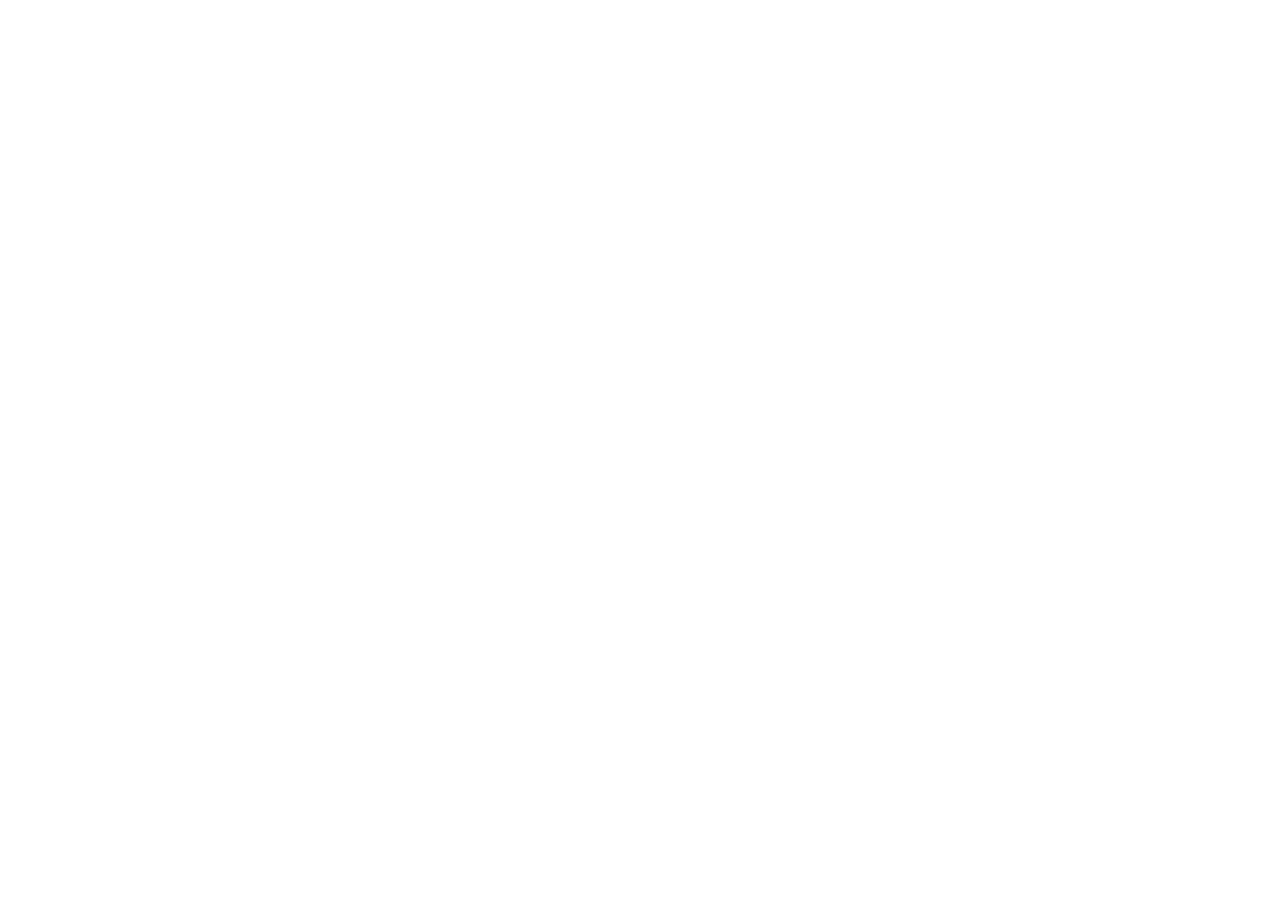
==== commit 1e4206c5: "Integrate Google Analytics tracking code Added Google Analytics tracking code to the header." ====
--- a/index.html
+++ b/index.html
@@ -1,6 +1,14 @@
 <!DOCTYPE html>
 <html lang="en">
 <head>
+   <!-- Google tag (gtag.js) -->
+<script async src="https://www.googletagmanager.com/gtag/js?id=G-MM9ECK6VGQ"></script>
+<script>
+  window.dataLayer = window.dataLayer || [];
+  function gtag(){dataLayer.push(arguments);}
+  gtag('js', new Date());
+
+  gtag('config', 'G-MM9ECK6VGQ');
   <meta charset="UTF-8" />
   <meta name="viewport" content="width=device-width, initial-scale=1.0" />
   <title>Feng Chen</title>
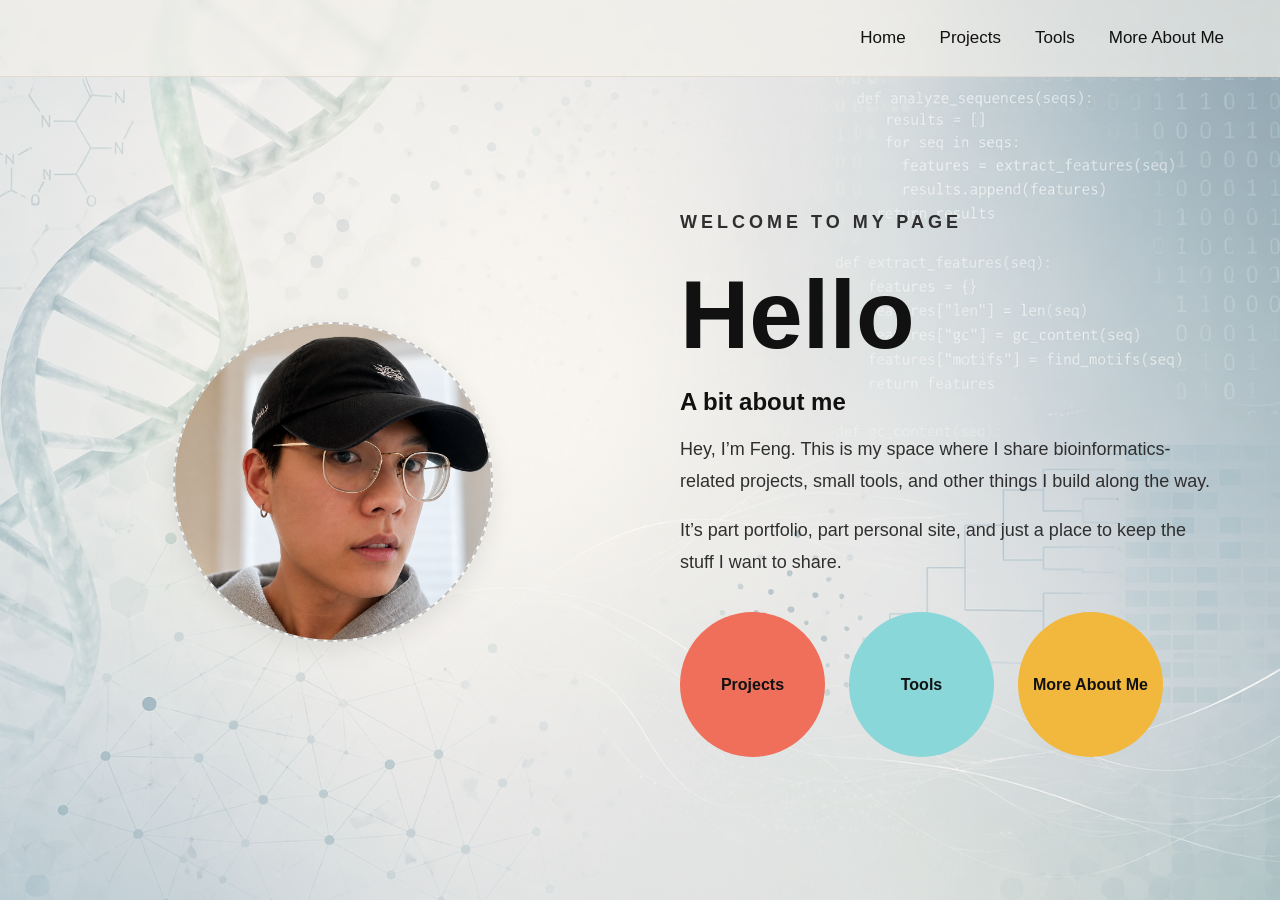
==== commit c61ff39b: "Update index.html" ====
--- a/index.html
+++ b/index.html
@@ -9,6 +9,7 @@
   gtag('js', new Date());
 
   gtag('config', 'G-MM9ECK6VGQ');
+   </script>
   <meta charset="UTF-8" />
   <meta name="viewport" content="width=device-width, initial-scale=1.0" />
   <title>Feng Chen</title>
